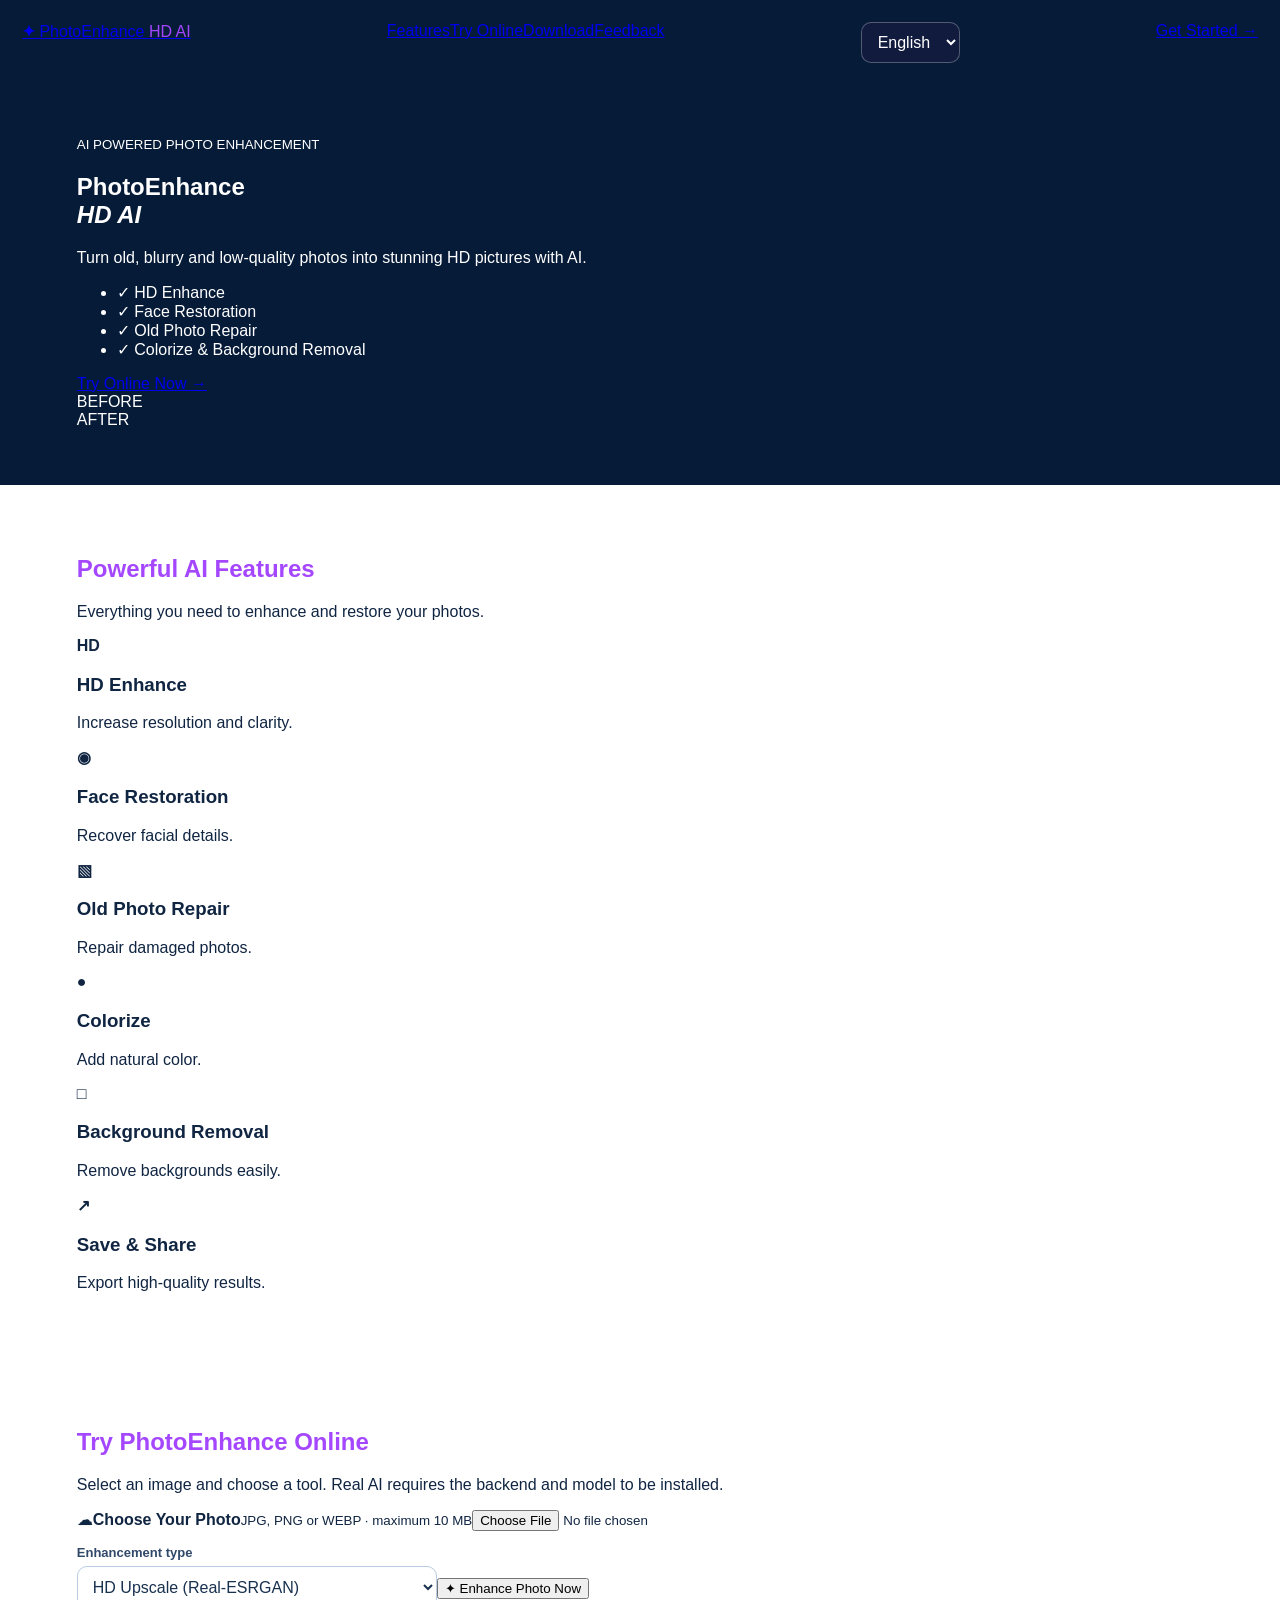
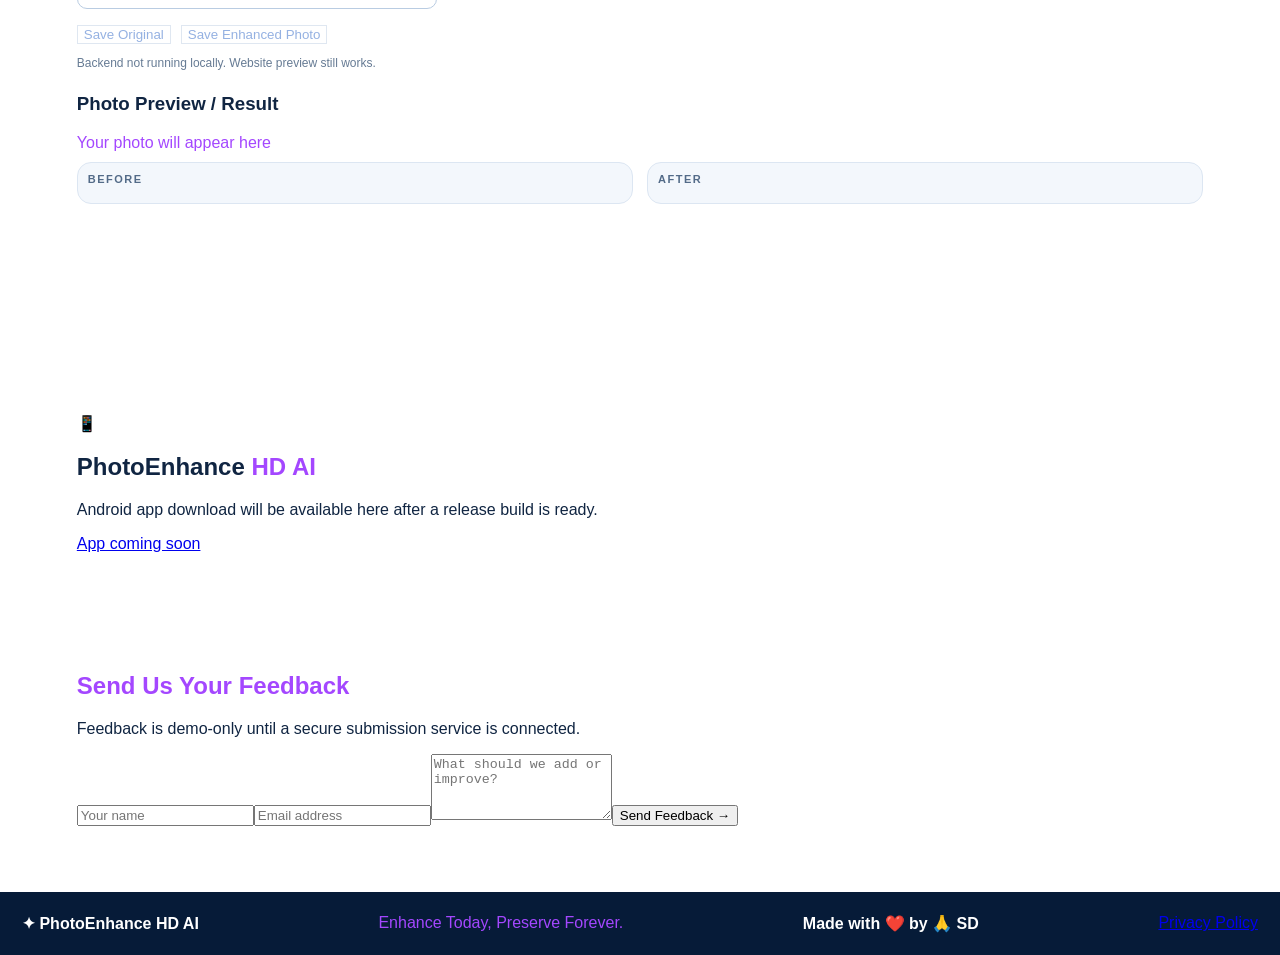
==== index.html @ eb97d6dc "Add files via upload" ====
<!doctype html>
<html lang="en"><head><meta charset="utf-8"><meta name="viewport" content="width=device-width,initial-scale=1"><meta name="description" content="Enhance and restore photos with PhotoEnhance HD AI"><title>PhotoEnhance HD AI</title><link rel="stylesheet" href="style.css"></head>
<body>
<header><a class="brand" href="#home"><b>✦</b> PhotoEnhance <span>HD AI</span></a><nav><a href="#features" data-i18n="navFeatures">Features</a><a href="#try" data-i18n="navTry">Try Online</a><a href="#download" data-i18n="navDownload">Download</a><a href="#feedback" data-i18n="navFeedback">Feedback</a></nav><label class="language-wrap"><span class="sr-only">Website language</span><select id="languageSelect" class="language-select" aria-label="Website language"><option value="en">English</option><option value="bn">বাংলা</option><option value="hi">हिन्दी</option></select></label><a class="btn" href="#try" data-i18n="getStarted">Get Started →</a></header>
<main id="home">
<section class="hero"><div><small data-i18n="eyebrow">AI POWERED PHOTO ENHANCEMENT</small><h1>PhotoEnhance<br><em>HD AI</em></h1><p data-i18n="heroText">Turn old, blurry and low-quality photos into stunning HD pictures with AI.</p><ul><li data-i18n="feature1">✓ HD Enhance</li><li data-i18n="feature2">✓ Face Restoration</li><li data-i18n="feature3">✓ Old Photo Repair</li><li data-i18n="feature4">✓ Colorize & Background Removal</li></ul><a class="btn" href="#try" data-i18n="tryNow">Try Online Now →</a></div><div class="demo"><div class="before">BEFORE</div><div class="after">AFTER</div></div></section>
<section id="features"><h2><span data-i18n="powerful">Powerful</span> <span data-i18n="aiFeatures">AI Features</span></h2><p class="sub" data-i18n="featuresSub">Everything you need to enhance and restore your photos.</p><div class="grid"><article><b>HD</b><h3 data-i18n="cardHd">HD Enhance</h3><p data-i18n="cardHdDesc">Increase resolution and clarity.</p></article><article><b>◉</b><h3 data-i18n="cardFace">Face Restoration</h3><p data-i18n="cardFaceDesc">Recover facial details.</p></article><article><b>▧</b><h3 data-i18n="cardOld">Old Photo Repair</h3><p data-i18n="cardOldDesc">Repair damaged photos.</p></article><article><b>●</b><h3 data-i18n="cardColor">Colorize</h3><p data-i18n="cardColorDesc">Add natural color.</p></article><article><b>□</b><h3 data-i18n="cardBg">Background Removal</h3><p data-i18n="cardBgDesc">Remove backgrounds easily.</p></article><article><b>↗</b><h3 data-i18n="cardSave">Save & Share</h3><p data-i18n="cardSaveDesc">Export high-quality results.</p></article></div></section>
<section id="try" class="try"><h2><span data-i18n="try">Try</span> <span>PhotoEnhance</span> <span data-i18n="online">Online</span></h2><p class="sub" data-i18n="trySub">Select an image and choose a tool. Real AI requires the backend and model to be installed.</p><div class="twocol"><div class="upload"><label for="photo">☁<strong data-i18n="choosePhoto">Choose Your Photo</strong><small data-i18n="fileTypes">JPG, PNG or WEBP · maximum 10 MB</small><input id="photo" type="file" accept="image/jpeg,image/png,image/webp"></label><label class="mode-label" for="mode" data-i18n="enhancementType">Enhancement type</label><select id="mode" class="mode-select"><option value="upscale" data-i18n="modeUpscale">HD Upscale (Real-ESRGAN)</option><option value="face_restore" data-i18n="modeFace">Face Restoration</option><option value="old_photo" data-i18n="modeOld">Old Photo Repair</option><option value="colorize" data-i18n="modeColor">Colorize Photo</option><option value="background_remove" data-i18n="modeBg">Background Removal</option></select><button class="btn" id="enhance" type="button" data-i18n="enhanceNow">✦ Enhance Photo Now</button><p id="status" role="status"></p><div class="save-actions"><button id="saveOriginal" type="button" class="btn secondary" disabled data-i18n="saveOriginal">Save Original</button><button id="saveResult" type="button" class="btn secondary" disabled data-i18n="saveResult">Save Enhanced Photo</button></div><p id="backendStatus" class="backend-note" data-i18n="serviceChecking">Checking AI service…</p></div><div class="preview"><h3 data-i18n="previewTitle">Photo Preview / Result</h3><div class="comparison"><span id="empty" data-i18n="emptyPreview">Your photo will appear here</span><div class="comparison-grid"><figure><figcaption data-i18n="before">BEFORE</figcaption><img id="img" alt="Original photo preview"></figure><figure><figcaption data-i18n="after">AFTER</figcaption><img id="resultImg" alt="Enhanced photo result"></figure></div></div></div></div></section>
<section id="download" class="download"><div>📱</div><div><h2>PhotoEnhance <span>HD AI</span></h2><p data-i18n="appSoonText">Android app download will be available here after a release build is ready.</p></div><a class="btn" href="#download" data-i18n="appSoon">App coming soon</a></section>
<section id="feedback"><h2><span data-i18n="sendUs">Send Us Your</span> <span data-i18n="feedback">Feedback</span></h2><p class="sub" data-i18n="feedbackSub">Feedback is demo-only until a secure submission service is connected.</p><form id="form"><input required placeholder="Your name" data-i18n-placeholder="yourName"><input required type="email" placeholder="Email address" data-i18n-placeholder="emailAddress"><textarea required rows="4" placeholder="What should we add or improve?" data-i18n-placeholder="feedbackPlaceholder"></textarea><button class="btn" type="submit" data-i18n="sendFeedback">Send Feedback →</button><p id="msg" role="status"></p></form></section>
</main><footer><b>✦ PhotoEnhance HD AI</b><span data-i18n="tagline">Enhance Today, Preserve Forever.</span><strong>Made with ❤️ by 🙏 SD</strong><a href="privacy.html" data-i18n="privacyLink">Privacy Policy</a></footer><script src="config.js"></script><script src="script.js"></script><script src="i18n.js"></script></body></html>
---- style.css ----
body{font-family:Arial,sans-serif;margin:0;color:#102542}header,footer{background:#061b38;color:white;padding:22px;display:flex;justify-content:space-between}section{padding:50px 6%}.hero{background:#061b38;color:white;min-height:300px}span{color:#a447ff}
.mode-label{display:block;margin:14px 0 6px;font-size:13px;font-weight:700;color:#304968}.mode-select{width:100%;max-width:360px;padding:11px;border:1px solid #b9cce2;border-radius:10px;background:#fff;color:#18314f;font:inherit}.backend-note{font-size:12px;color:#667b94;min-height:18px}

.result-download{display:inline-block;margin-left:8px;color:#175fe8;font-weight:700}.btn:disabled{opacity:.65;cursor:wait}

.mode-label{display:block;margin:14px 0 6px;font-size:13px;font-weight:700;color:#304968}.mode-select{width:100%;max-width:360px;padding:11px;border:1px solid #b9cce2;border-radius:10px;background:#fff;color:#18314f;font:inherit}.backend-note{font-size:12px;color:#667b94;min-height:18px}.result-download{display:inline-block;margin-left:8px;color:#175fe8;font-weight:700}.btn:disabled{opacity:.65;cursor:wait}#status,#msg{overflow-wrap:anywhere}

/* Before/after comparison and explicit save controls */
.comparison{width:100%;min-height:180px}.comparison-grid{display:grid;grid-template-columns:repeat(2,minmax(0,1fr));gap:14px}.comparison-grid figure{margin:0;min-width:0;background:#f3f7fc;border:1px solid #dce6f2;border-radius:14px;padding:10px}.comparison-grid figcaption{font-size:11px;letter-spacing:1.5px;font-weight:800;color:#536b88;margin-bottom:8px}.comparison-grid img{display:none;width:100%;height:260px;object-fit:contain;border-radius:8px;background:#e7edf6}.save-actions{display:flex;flex-wrap:wrap;gap:10px;margin-top:12px}.btn.secondary{background:#fff;color:#1554c0;border:1px solid #b9cce2;cursor:pointer}.btn:disabled{opacity:.45;cursor:not-allowed}.preview .comparison-grid{margin-top:10px}
@media(max-width:640px){.comparison-grid{grid-template-columns:1fr}.comparison-grid img{height:220px}header{flex-wrap:wrap;gap:12px}header nav{display:flex;flex-wrap:wrap;gap:10px}}

/* Accessible language selector */
.language-select{background:#101b3d;color:#fff;border:1px solid rgba(255,255,255,.28);border-radius:10px;padding:10px 12px;font:inherit;max-width:145px}.language-select option{background:#101b3d;color:#fff}.language-wrap{display:inline-flex;align-items:center}.sr-only{position:absolute;width:1px;height:1px;padding:0;margin:-1px;overflow:hidden;clip:rect(0,0,0,0);white-space:nowrap;border:0}@media(max-width:760px){header{flex-wrap:wrap}.language-wrap{margin-left:auto}}
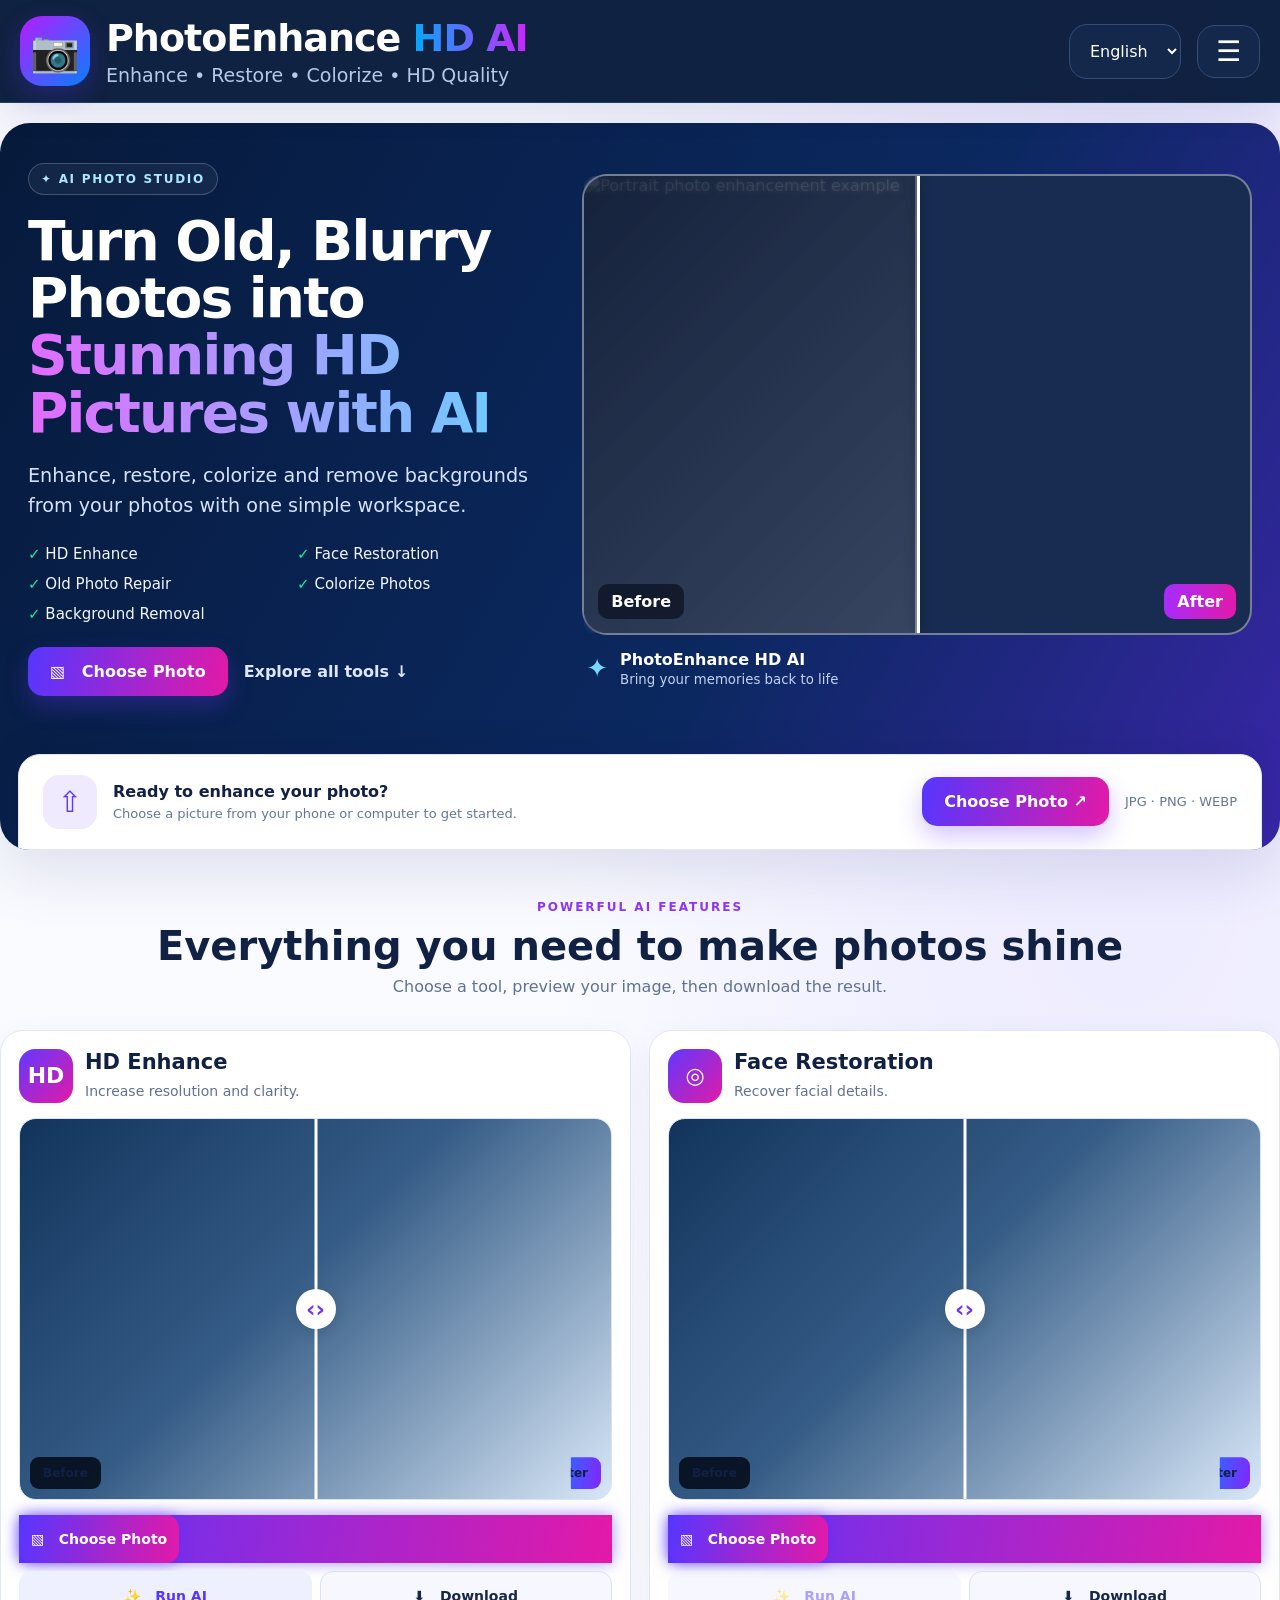
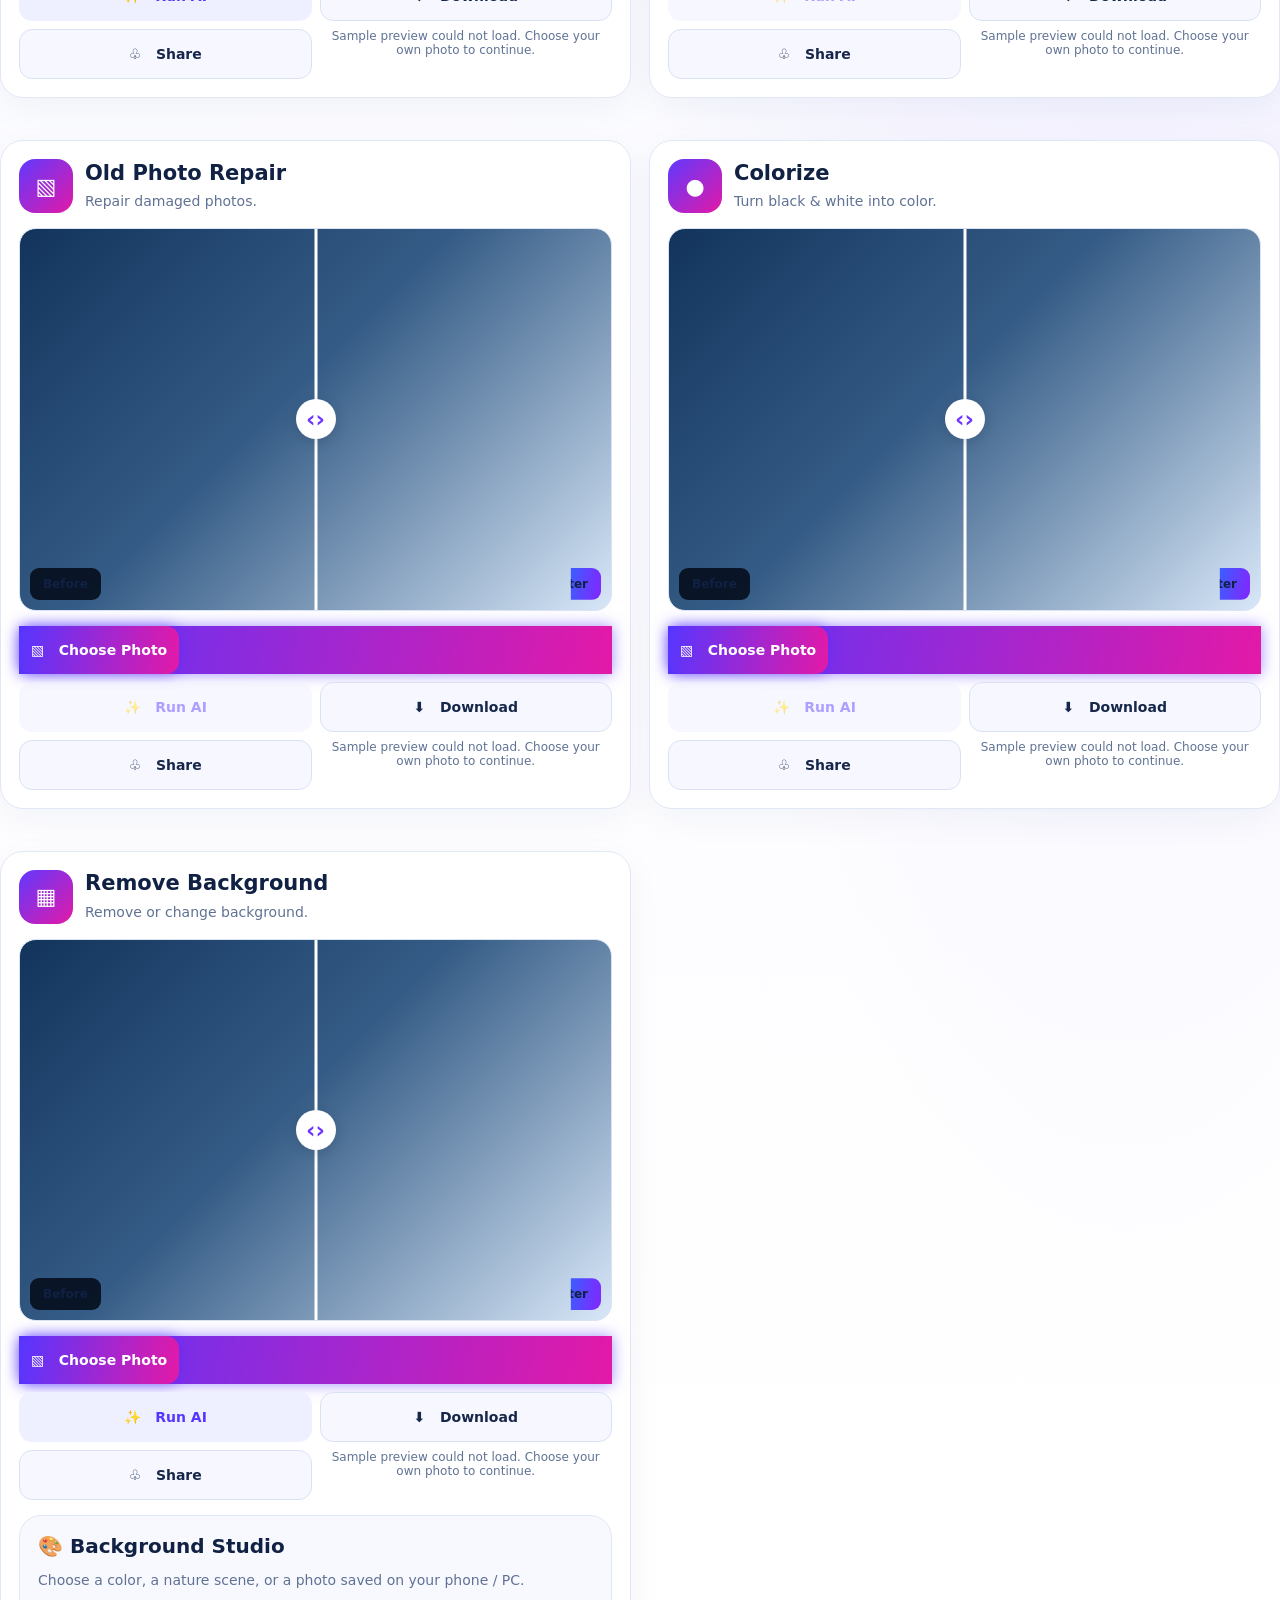
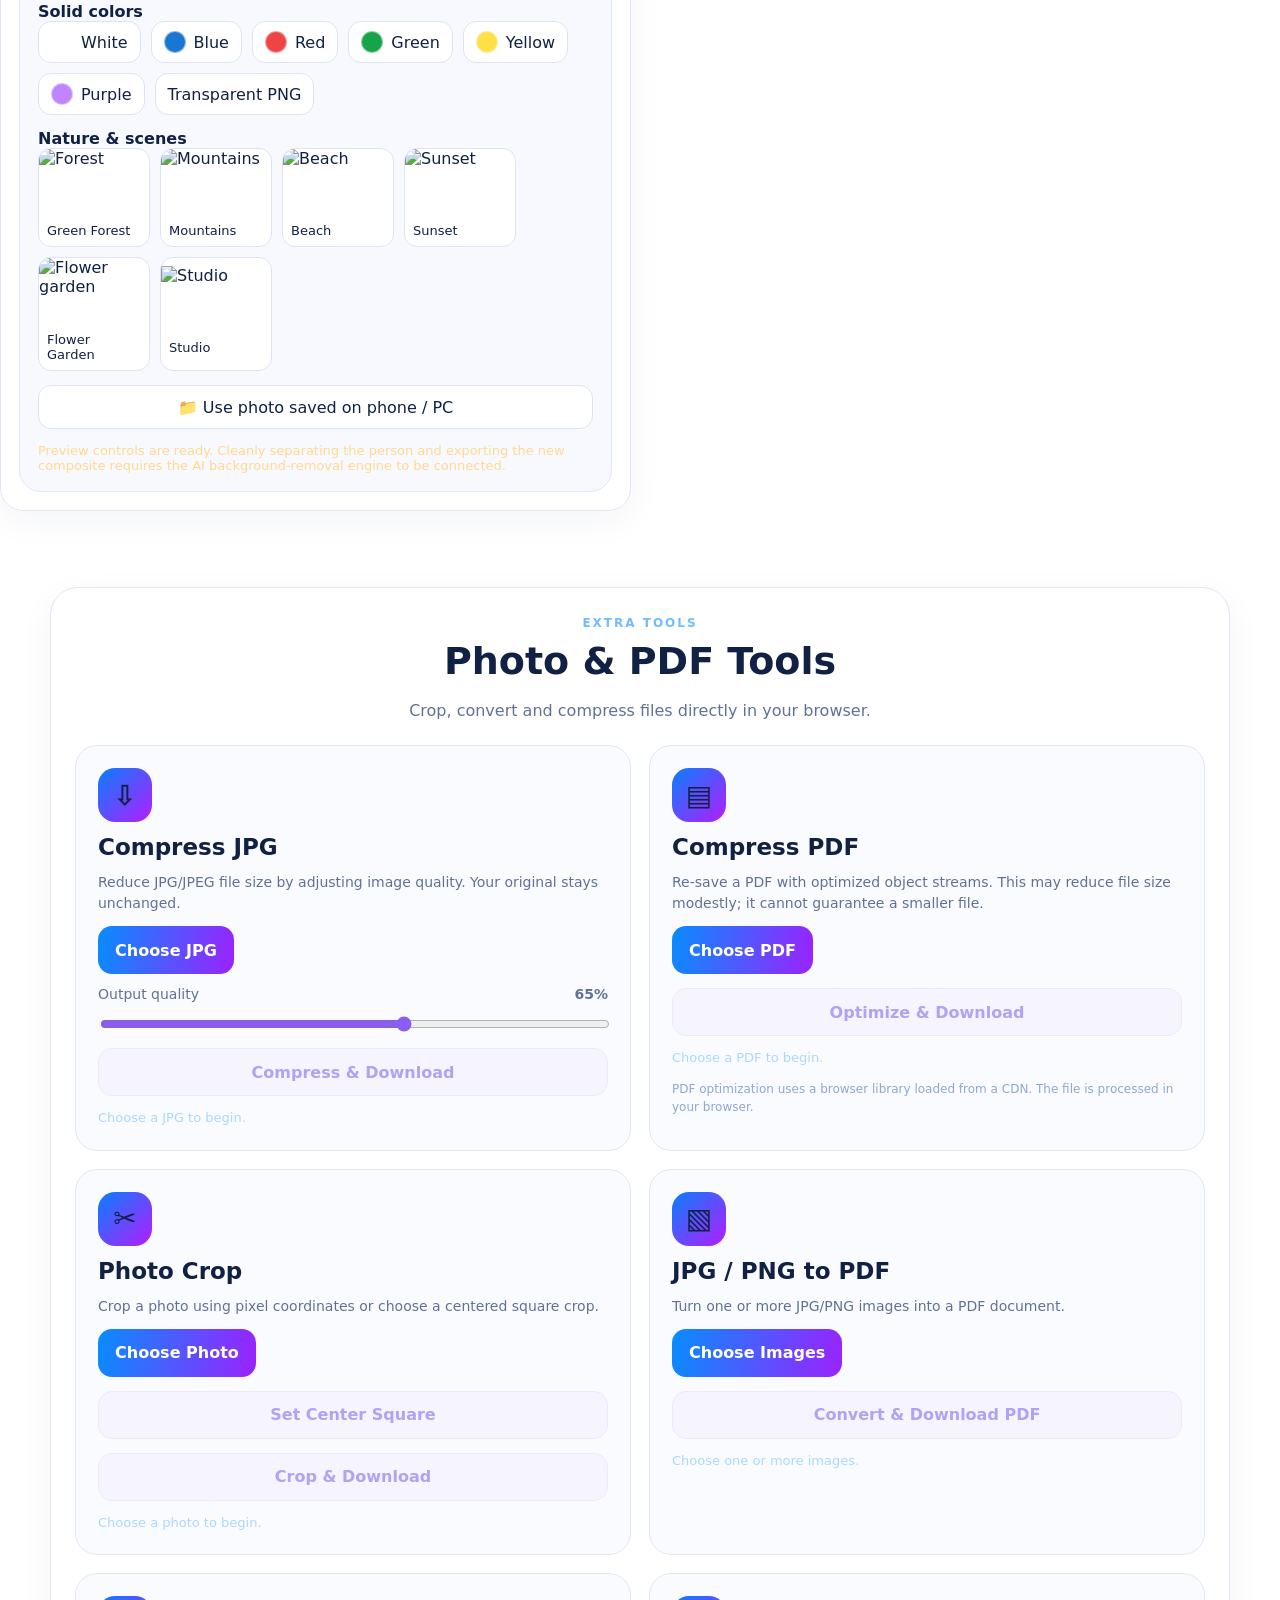
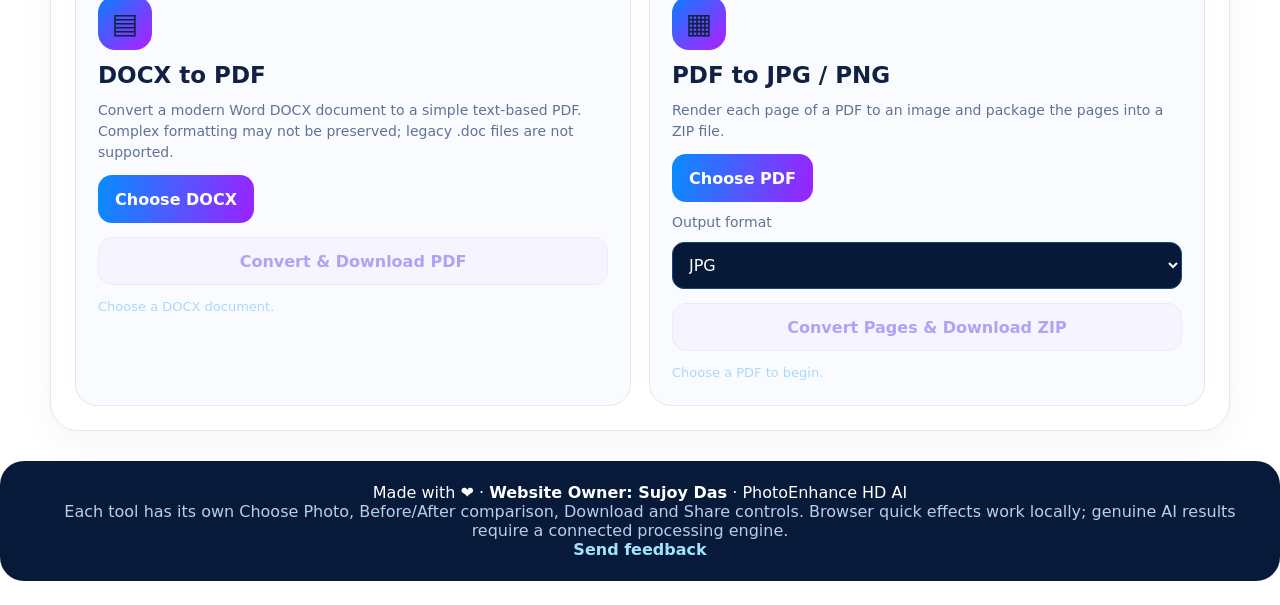
==== commit b357ccaf: "Add files via upload" ====
--- a/index.html
+++ b/index.html
@@ -1,11 +1,181 @@
 <!doctype html>
-<html lang="en"><head><meta charset="utf-8"><meta name="viewport" content="width=device-width,initial-scale=1"><meta name="description" content="Enhance and restore photos with PhotoEnhance HD AI"><title>PhotoEnhance HD AI</title><link rel="stylesheet" href="style.css"></head>
+<html lang="en">
+<head>
+<meta charset="utf-8"><meta name="viewport" content="width=device-width,initial-scale=1">
+<title>PhotoEnhance HD AI — Modern Redesign v26</title>
+<style>
+:root{--bg:#031128;--panel:#061b38;--line:#1454a1;--muted:#bdd0ed;--white:#f5f8ff;--blue:#087fff;--purple:#b51cff}
+*{box-sizing:border-box}body{margin:0;background:radial-gradient(ellipse at 80% 0%,#10285c 0,#031128 45%,#020b1c 100%);color:var(--white);font-family:Inter,system-ui,-apple-system,Segoe UI,sans-serif}
+header{position:sticky;top:0;z-index:5;background:#031128ee;border-bottom:1px solid #164174;padding:16px 20px;display:flex;align-items:center;gap:16px}
+.logo{width:70px;height:70px;border-radius:22px;background:linear-gradient(135deg,#b51cff,#087fff);display:grid;place-items:center;font-size:40px;flex-shrink:0}
+.brand{flex:1}.brand h1{margin:0;font-size:clamp(20px,3vw,38px);letter-spacing:-1px}.brand h1 span{background:linear-gradient(90deg,#00aaff,#ce24ff);color:transparent;background-clip:text}.brand p{margin:4px 0 0;color:var(--muted);font-size:clamp(12px,1.6vw,19px)}
+select,.menu{color:white;background:#061a38;border:1px solid #17457d;border-radius:18px;padding:16px;font-size:18px}.menu{font-size:28px;padding:9px 18px}
+main{padding:6px 18px 36px;max-width:1500px;margin:auto}.feature{display:grid;grid-template-columns:minmax(190px,.8fr) minmax(260px,1.15fr) minmax(190px,.75fr);align-items:center;gap:26px;padding:20px 32px;margin:8px 0 16px;border:1px solid #1760b4;border-radius:32px;background:linear-gradient(115deg,#071c39f5,#03142df5);box-shadow:inset 0 0 0 1px #0a2346}
+.info .ico{height:88px;width:88px;border-radius:25px;background:linear-gradient(135deg,#087fff,#a51bff);display:grid;place-items:center;font-size:35px;font-weight:800;margin-bottom:16px}.info h2{font-size:clamp(20px,2.5vw,34px);margin:0 0 10px}.info p{font-size:clamp(15px,1.8vw,24px);line-height:1.45;color:var(--muted);margin:0}
+.compare{position:relative;overflow:hidden;border:2px solid #dce8ff;border-radius:20px;aspect-ratio:1.25/1;background:#0b2041;min-width:0}
+.compare img{position:absolute;width:100%;height:100%;object-fit:cover;inset:0}.compare .after{clip-path:inset(0 0 0 50%)}.divider{position:absolute;left:50%;top:0;bottom:0;width:3px;background:#fff;transform:translateX(-50%)}.knob{position:absolute;left:50%;top:50%;transform:translate(-50%,-50%);width:50px;height:50px;border-radius:50%;background:white;color:#07305f;display:grid;place-items:center;font-size:23px;font-weight:bold}.tag{position:absolute;top:12px;background:#06101eea;padding:9px 13px;border-radius:22px;font-weight:700}.tag.before{left:12px}.tag.after{right:12px;background:linear-gradient(100deg,#008dff,#8425ff)}
+.bgstudio{grid-column:1/-1;border:1px solid #23558f;background:#04142b;border-radius:22px;padding:18px;display:none;gap:14px}.bgstudio h3{margin:0;font-size:20px}.bgstudio p{margin:0;color:var(--muted);font-size:14px}.bgrow{display:flex;flex-wrap:wrap;gap:10px}.swatch{border:1px solid #4778b9;border-radius:13px;background:#0a2448;color:white;padding:9px 12px;cursor:pointer;display:flex;align-items:center;gap:8px}.dot{width:22px;height:22px;border-radius:50%;border:1px solid #ffffff80;display:inline-block}.bgchoice{border:1px solid #245b9d;border-radius:13px;overflow:hidden;background:#0a2448;color:white;padding:0;cursor:pointer;width:112px;text-align:left}.bgchoice img{width:100%;height:66px;object-fit:cover;display:block}.bgchoice span{display:block;padding:8px;font-size:13px}.bgstudio .custombg{display:inline-flex;align-items:center;justify-content:center;min-height:44px;padding:10px 14px;border:1px solid #3978d0;border-radius:13px;background:#092751;color:white;cursor:pointer}.bgstudio input[type=file]{display:none}.bgstatus{font-size:13px;color:#ffd98c}.actions{display:grid;gap:10px}.actions button{cursor:pointer;color:white;border:1px solid #286de0;border-radius:22px;background:#08244a;padding:16px 12px;font-weight:700;font-size:clamp(15px,1.5vw,22px);min-height:64px;box-shadow:inset 0 0 0 1px #174a91}.actions .choose{background:linear-gradient(100deg,#078dff,#b217ff);border:0;box-shadow:0 0 14px #522dff8a}.actions .ai-run{background:linear-gradient(100deg,#00a86b,#087fff);border:0}.actions .ai-run:disabled{opacity:.45;cursor:not-allowed}.actions button:active{transform:scale(.99)}input[type=file]{display:none}.note{text-align:center;color:#9eb7dd;padding:20px}.file-tools{max-width:1180px;margin:30px auto;padding:24px;border:1px solid #1760b4;border-radius:28px;background:linear-gradient(115deg,#071c39f5,#03142df5);box-shadow:inset 0 0 0 1px #0a2346}.tools-heading{text-align:center;margin-bottom:22px}.tools-kicker{font-size:12px;letter-spacing:2px;color:#71bdff;font-weight:800}.tools-heading h2{font-size:clamp(25px,3vw,38px);margin:8px 0}.tools-heading p,.utility-card p{color:var(--muted);line-height:1.5}.utility-grid{display:grid;grid-template-columns:repeat(2,minmax(0,1fr));gap:18px}.utility-card{min-width:0;padding:22px;border:1px solid #23558f;border-radius:22px;background:#04142b;display:flex;flex-direction:column;align-items:flex-start;gap:12px}.utility-icon{width:54px;height:54px;border-radius:17px;background:linear-gradient(135deg,#087fff,#b51cff);display:grid;place-items:center;font-size:28px;font-weight:800}.utility-card h3{font-size:23px;margin:0}.utility-card p{margin:0;font-size:14px}.utility-upload,.utility-button{display:inline-flex;align-items:center;justify-content:center;min-height:48px;padding:12px 17px;border-radius:14px;border:1px solid #286de0;background:#092751;color:#fff;font-weight:750;cursor:pointer;text-align:center}.utility-upload{background:linear-gradient(100deg,#078dff,#9b22ff);border:0}.utility-button{width:100%;margin-top:2px}.utility-button:disabled{opacity:.45;cursor:not-allowed}.utility-file{display:none}.utility-label{display:flex;justify-content:space-between;gap:15px;width:100%;font-size:14px;color:var(--muted)}#jpg-quality{width:100%;accent-color:#8b5cf6}.utility-status{font-size:13px!important;color:#a9d8ff!important;min-height:18px}.utility-small{font-size:12px!important;color:#8ca8d0!important}.feedback{margin:24px auto;padding:22px;border:1px solid #174a86;border-radius:24px;background:#061831;text-align:center}.feedback a{color:#9fcaff}
+@media(max-width:760px){.utility-grid{grid-template-columns:1fr}.file-tools{margin:20px 10px;padding:16px;border-radius:22px}.utility-card{padding:17px}.bgstudio{padding:13px}.bgchoice{width:calc(33.33% - 7px);min-width:88px}.bgchoice img{height:58px}header{padding:12px;gap:10px}.logo{width:48px;height:48px;border-radius:15px;font-size:27px}.brand h1{font-size:18px;letter-spacing:-.4px}.brand p{font-size:11px}select{max-width:100px;padding:10px 5px;font-size:12px}.menu{font-size:22px;padding:7px 12px}main{padding:4px 10px 24px}.feature{grid-template-columns:1fr;gap:15px;padding:18px;border-radius:24px}.info{display:grid;grid-template-columns:64px 1fr;column-gap:14px;align-items:center}.info .ico{width:64px;height:64px;border-radius:18px;font-size:26px;grid-row:span 2;margin:0}.info h2{font-size:22px;margin:0 0 4px}.info p{font-size:16px}.compare{aspect-ratio:1.45/1}.actions{grid-template-columns:1fr 1fr;gap:9px}.actions .choose{grid-column:1/-1}.actions button{font-size:15px;min-height:52px;padding:12px 8px;border-radius:16px}.knob{width:40px;height:40px}.tag{font-size:12px;padding:7px 10px}}
+
+/* v25 mobile usability fixes */
+a{color:#8ecbff;text-decoration:none;font-weight:650}a:visited{color:#c5a4ff}a:hover,a:focus-visible{color:#fff;text-decoration:underline;text-underline-offset:4px}
+button,label,select,input{font:inherit}button:focus-visible,a:focus-visible,label:focus-visible,select:focus-visible{outline:3px solid #8ecbff;outline-offset:3px}
+html{scroll-behavior:smooth;scroll-padding-top:100px}img{max-width:100%}
+@media(max-width:760px){
+ header{position:relative;display:grid;grid-template-columns:48px minmax(0,1fr) auto;align-items:center;gap:10px;padding:12px}
+ header .logo{width:46px;height:46px;border-radius:14px;font-size:25px}
+ header .brand{min-width:0}header .brand h1{font-size:clamp(16px,4.2vw,21px);letter-spacing:-.5px;line-height:1.15}header .brand p{font-size:10px;line-height:1.25}
+ header select{grid-column:2;grid-row:2;width:max-content;max-width:100%;font-size:14px;padding:9px 12px;border-radius:12px}
+ header .menu{grid-column:3;grid-row:1/3;font-size:22px;padding:8px 12px;border-radius:12px;align-self:center}
+ main{padding:8px 10px 24px}
+ .feature{grid-template-columns:minmax(0,1fr);gap:14px;padding:16px;margin:10px 0 14px;border-radius:22px;min-width:0}
+ .info{display:grid;grid-template-columns:54px minmax(0,1fr);column-gap:12px;align-items:center;min-width:0}
+ .info .ico{width:54px;height:54px;border-radius:15px;font-size:23px;grid-row:1/3;margin:0}
+ .info h2{font-size:21px;line-height:1.2;margin:0 0 3px;overflow-wrap:anywhere}.info p{font-size:14px;line-height:1.4;overflow-wrap:anywhere}
+ .compare{width:100%;aspect-ratio:1.2/1;min-height:200px;touch-action:pan-y;isolation:isolate}
+ .compare img{display:block;width:100%;height:100%;object-fit:cover}
+ .tag{font-size:12px;padding:7px 10px;top:9px}.tag.before{left:9px}.tag.after{right:9px}
+ .actions{grid-template-columns:repeat(2,minmax(0,1fr));gap:8px;min-width:0}.actions button{min-width:0;min-height:48px;font-size:14px;padding:11px 8px;border-radius:14px;overflow-wrap:anywhere}.actions .choose{grid-column:1/-1;width:100%}.actions label.actionsChoose{display:block;width:100%;grid-column:1/-1}.actions label.actionsChoose button{width:100%}.toolstatus{grid-column:1/-1;overflow-wrap:anywhere;line-height:1.45}
+ .bgstudio{grid-column:1;min-width:0}.bgrow{gap:7px}.swatch{font-size:13px;padding:8px}.bgchoice{width:calc(50% - 5px);min-width:0}.bgchoice img{height:78px}
+ .file-tools{margin:18px 10px;padding:16px;border-radius:22px}.utility-grid{grid-template-columns:minmax(0,1fr);gap:12px}.utility-card{min-width:0;padding:16px}.utility-card h3{font-size:21px}.utility-card p{overflow-wrap:anywhere}.utility-upload,.utility-button{width:100%;min-height:46px}.utility-label{gap:8px}.feedback{margin:18px 10px;padding:16px;overflow-wrap:anywhere}
+}
+@media(max-width:380px){header{grid-template-columns:40px minmax(0,1fr) auto;gap:7px;padding:10px}.logo{width:40px;height:40px}.brand h1{font-size:16px}.brand p{font-size:9px}.menu{padding:7px 9px}.compare{min-height:180px}.actions button{font-size:13px}}
+
+/* v26 visual refresh — keeps the existing photo-tool and export logic intact */
+:root{--bg:#f7f8ff;--panel:#fff;--line:#dce5f8;--muted:#607294;--white:#102143;--blue:#5636ff;--purple:#e319a7}
+body{background:radial-gradient(ellipse at 88% 0%,#e9e6ff 0,transparent 38%),linear-gradient(180deg,#f7f8ff,#fff 60%);color:#102143}
+header{background:#071a3af5;border-bottom:1px solid #203c71;box-shadow:0 8px 30px #061a3a18}
+.brand h1{color:#fff}.brand p{color:#b7c8eb}.logo{box-shadow:0 8px 24px #592aff44}
+header select,header .menu{background:#14284c;border-color:#334d79;color:#fff}
+.hero-v26{max-width:1440px;margin:20px auto 0;padding:28px 28px 0;display:grid;grid-template-columns:minmax(0,.88fr) minmax(0,1.12fr);gap:28px;align-items:center;background:linear-gradient(120deg,#061a3b 0%,#0b2860 60%,#3826a7 100%);border-radius:30px;color:#fff;overflow:hidden;box-shadow:0 22px 60px #182d681f}
+.hero-copy{padding:12px 0 30px}.eyebrow-v26{display:inline-flex;padding:8px 12px;border:1px solid #ffffff35;border-radius:30px;color:#aee8ff;background:#ffffff0d;font-weight:800;font-size:12px;letter-spacing:1.7px}.hero-copy h2{font-size:clamp(32px,4.3vw,62px);line-height:1.04;letter-spacing:-1.8px;margin:18px 0}.hero-copy h2 span{display:block;background:linear-gradient(90deg,#e36bff,#61d6ff);color:transparent;background-clip:text}.hero-copy p{font-size:clamp(15px,1.5vw,20px);line-height:1.55;color:#d6e3ff;max-width:560px}.hero-copy ul{padding:0;list-style:none;display:grid;grid-template-columns:repeat(2,minmax(0,1fr));gap:12px;margin:24px 0}.hero-copy li{font-size:15px;color:#f3f6ff}.hero-copy li::first-letter{color:#26e3a0}.hero-cta,.hero-upload button{border:0;border-radius:15px;padding:15px 22px;background:linear-gradient(100deg,#5636ff,#e319a7);color:#fff;font-weight:800;box-shadow:0 10px 25px #6a32ff4a;cursor:pointer}.hero-link{display:inline-block;margin-left:16px;color:#dce6ff}.hero-visual{min-width:0;align-self:stretch;display:flex;flex-direction:column;justify-content:center;padding:6px 0 22px}.hero-compare{height:clamp(280px,36vw,500px);position:relative;overflow:hidden;border-radius:25px;border:2px solid #ffffff66;background:#182b51}.hero-compare>img{width:100%;height:100%;object-fit:cover;display:block}.hero-blur{position:absolute;inset:0 50% 0 0;background-image:inherit;background:#26354c;backdrop-filter:blur(2px);opacity:.58;border-right:2px solid white}.hero-compare:before{content:"";position:absolute;z-index:1;inset:0 50% 0 0;background:linear-gradient(135deg,#101a32a6,#6e758d50)}.hero-line{position:absolute;left:50%;top:0;bottom:0;width:3px;background:white;z-index:2;box-shadow:0 0 12px #1118}.hero-before,.hero-after{position:absolute;bottom:14px;padding:8px 13px;border-radius:10px;background:#101828dc;color:#fff;font-weight:800;z-index:3}.hero-before{left:14px}.hero-after{right:14px;background:linear-gradient(100deg,#a52dff,#e319a7)}.hero-caption{display:flex;align-items:center;gap:12px;padding:15px 4px 0;color:#fff}.hero-caption>span{font-size:26px;color:#76d8ff}.hero-caption b,.hero-caption small{display:block}.hero-caption small{color:#c2d3f4;margin-top:3px}.hero-upload{grid-column:1/-1;margin:0 -10px;padding:20px 24px;display:flex;align-items:center;gap:16px;background:#ffffff;border:1px solid #e1e7f5;border-radius:22px 22px 0 0;color:#102143;box-shadow:0 -5px 35px #020e2918}.upload-symbol{width:54px;height:54px;border-radius:16px;display:grid;place-items:center;font-size:29px;color:#6039ff;background:#f0eaff}.upload-copy{display:flex;flex-direction:column;gap:5px;flex:1}.upload-copy span,.hero-upload small{color:#657797;font-size:13px}.hero-upload small{white-space:nowrap}.section-intro-v26{text-align:center;padding:46px 16px 8px}.section-intro-v26>span{font-size:12px;letter-spacing:2px;color:#8c36f7;font-weight:900}.section-intro-v26 h2{font-size:clamp(25px,3.2vw,40px);margin:8px 0;color:#102143}.section-intro-v26 p{color:#607294;margin:0}
+#features{display:grid;grid-template-columns:repeat(2,minmax(0,1fr));gap:18px;padding:18px 0 30px;max-width:1440px}
+.feature{display:grid;grid-template-columns:minmax(0,1fr);gap:15px;padding:18px;border:1px solid #e0e7f5;border-radius:23px;background:#fff;box-shadow:0 10px 35px #182d680c;color:#102143;min-width:0}.info{display:grid;grid-template-columns:54px 1fr;column-gap:12px;align-items:center}.info .ico{width:54px;height:54px;border-radius:16px;font-size:22px;grid-row:span 2;margin:0;background:linear-gradient(135deg,#6039ff,#e319a7);color:white}.info h2{font-size:21px;color:#102143;margin:0 0 4px}.info p{font-size:14px;color:#607294;margin:0}.compare{aspect-ratio:1.55/1;min-height:190px;border:1px solid #d9e3f4;border-radius:17px;background:#edf2ff}.compare .tag{top:auto;bottom:10px;font-size:12px;border-radius:9px}.compare .tag.before{left:10px}.compare .tag.after{right:10px}.knob{width:40px;height:40px;color:#6d35ff;box-shadow:0 3px 14px #1112}.actions{grid-template-columns:repeat(2,minmax(0,1fr));gap:8px}.actions button{border:1px solid #d9e2f4;background:#f7f8ff;color:#17274a;border-radius:13px;min-height:47px;font-size:14px;box-shadow:none}.actions .choose{grid-column:1/-1;background:linear-gradient(100deg,#5636ff,#e319a7);color:white}.actions .ai-run{background:#eef0ff;color:#5636ff;border-color:#d9d8ff}.actions .ai-run:disabled{opacity:.48}.toolstatus{color:#607294!important}.bgstudio{background:#f8f9ff;border-color:#e0e7f5;color:#102143}.bgstudio p{color:#607294}.swatch,.bgchoice,.bgstudio .custombg{background:#fff;color:#102143;border-color:#dce4f4}.file-tools{background:#fff;color:#102143;border:1px solid #e0e7f5;box-shadow:0 10px 35px #182d680c}.tools-heading h2,.utility-card h3{color:#102143}.tools-heading p,.utility-card p{color:#607294}.utility-card{background:#fafbff;border-color:#e0e7f5}.utility-button{background:#f0edff;color:#5837e8;border-color:#d9d2ff}.utility-upload{color:#fff}.feedback{background:#071a3a;color:#fff;border:0}.feedback .note{color:#bdcceb}.feedback a{color:#9fe5ff}
+@media(max-width:760px){header{grid-template-columns:42px minmax(0,1fr) auto;padding:11px;gap:9px}.hero-v26{margin:10px 10px 0;padding:20px 16px 0;grid-template-columns:1fr;gap:10px;border-radius:23px}.hero-copy{padding:0}.hero-copy h2{font-size:clamp(30px,8vw,42px);letter-spacing:-1px;margin:14px 0}.hero-copy p{font-size:15px}.hero-copy ul{gap:9px;margin:18px 0;grid-template-columns:repeat(2,minmax(0,1fr))}.hero-copy li{font-size:13px}.hero-cta{padding:13px 17px}.hero-link{font-size:13px;margin-left:10px}.hero-visual{padding:8px 0 18px}.hero-compare{height:auto;aspect-ratio:1.15/1;min-height:235px}.hero-upload{margin:0 -6px;display:grid;grid-template-columns:46px minmax(0,1fr);gap:10px;padding:14px;border-radius:17px 17px 0 0}.upload-symbol{width:44px;height:44px}.upload-copy b{font-size:14px}.upload-copy span{font-size:12px;line-height:1.35}.hero-upload button{grid-column:1/-1;width:100%;padding:13px}.hero-upload small{grid-column:1/-1;text-align:center}.section-intro-v26{padding:30px 12px 5px}.section-intro-v26 h2{font-size:25px}.section-intro-v26 p{font-size:13px}#features{grid-template-columns:1fr;gap:13px;padding:14px 0 24px}.feature{padding:14px;border-radius:19px}.compare{aspect-ratio:1.45/1;min-height:185px}.actions button{font-size:13px;min-height:45px}.file-tools{margin:15px 0;padding:14px}.utility-card{border-radius:17px}.feedback{margin:15px 10px}}
+
+</style></head>
 <body>
-<header><a class="brand" href="#home"><b>✦</b> PhotoEnhance <span>HD AI</span></a><nav><a href="#features" data-i18n="navFeatures">Features</a><a href="#try" data-i18n="navTry">Try Online</a><a href="#download" data-i18n="navDownload">Download</a><a href="#feedback" data-i18n="navFeedback">Feedback</a></nav><label class="language-wrap"><span class="sr-only">Website language</span><select id="languageSelect" class="language-select" aria-label="Website language"><option value="en">English</option><option value="bn">বাংলা</option><option value="hi">हिन्दी</option></select></label><a class="btn" href="#try" data-i18n="getStarted">Get Started →</a></header>
-<main id="home">
-<section class="hero"><div><small data-i18n="eyebrow">AI POWERED PHOTO ENHANCEMENT</small><h1>PhotoEnhance<br><em>HD AI</em></h1><p data-i18n="heroText">Turn old, blurry and low-quality photos into stunning HD pictures with AI.</p><ul><li data-i18n="feature1">✓ HD Enhance</li><li data-i18n="feature2">✓ Face Restoration</li><li data-i18n="feature3">✓ Old Photo Repair</li><li data-i18n="feature4">✓ Colorize & Background Removal</li></ul><a class="btn" href="#try" data-i18n="tryNow">Try Online Now →</a></div><div class="demo"><div class="before">BEFORE</div><div class="after">AFTER</div></div></section>
-<section id="features"><h2><span data-i18n="powerful">Powerful</span> <span data-i18n="aiFeatures">AI Features</span></h2><p class="sub" data-i18n="featuresSub">Everything you need to enhance and restore your photos.</p><div class="grid"><article><b>HD</b><h3 data-i18n="cardHd">HD Enhance</h3><p data-i18n="cardHdDesc">Increase resolution and clarity.</p></article><article><b>◉</b><h3 data-i18n="cardFace">Face Restoration</h3><p data-i18n="cardFaceDesc">Recover facial details.</p></article><article><b>▧</b><h3 data-i18n="cardOld">Old Photo Repair</h3><p data-i18n="cardOldDesc">Repair damaged photos.</p></article><article><b>●</b><h3 data-i18n="cardColor">Colorize</h3><p data-i18n="cardColorDesc">Add natural color.</p></article><article><b>□</b><h3 data-i18n="cardBg">Background Removal</h3><p data-i18n="cardBgDesc">Remove backgrounds easily.</p></article><article><b>↗</b><h3 data-i18n="cardSave">Save & Share</h3><p data-i18n="cardSaveDesc">Export high-quality results.</p></article></div></section>
-<section id="try" class="try"><h2><span data-i18n="try">Try</span> <span>PhotoEnhance</span> <span data-i18n="online">Online</span></h2><p class="sub" data-i18n="trySub">Select an image and choose a tool. Real AI requires the backend and model to be installed.</p><div class="twocol"><div class="upload"><label for="photo">☁<strong data-i18n="choosePhoto">Choose Your Photo</strong><small data-i18n="fileTypes">JPG, PNG or WEBP · maximum 10 MB</small><input id="photo" type="file" accept="image/jpeg,image/png,image/webp"></label><label class="mode-label" for="mode" data-i18n="enhancementType">Enhancement type</label><select id="mode" class="mode-select"><option value="upscale" data-i18n="modeUpscale">HD Upscale (Real-ESRGAN)</option><option value="face_restore" data-i18n="modeFace">Face Restoration</option><option value="old_photo" data-i18n="modeOld">Old Photo Repair</option><option value="colorize" data-i18n="modeColor">Colorize Photo</option><option value="background_remove" data-i18n="modeBg">Background Removal</option></select><button class="btn" id="enhance" type="button" data-i18n="enhanceNow">✦ Enhance Photo Now</button><p id="status" role="status"></p><div class="save-actions"><button id="saveOriginal" type="button" class="btn secondary" disabled data-i18n="saveOriginal">Save Original</button><button id="saveResult" type="button" class="btn secondary" disabled data-i18n="saveResult">Save Enhanced Photo</button></div><p id="backendStatus" class="backend-note" data-i18n="serviceChecking">Checking AI service…</p></div><div class="preview"><h3 data-i18n="previewTitle">Photo Preview / Result</h3><div class="comparison"><span id="empty" data-i18n="emptyPreview">Your photo will appear here</span><div class="comparison-grid"><figure><figcaption data-i18n="before">BEFORE</figcaption><img id="img" alt="Original photo preview"></figure><figure><figcaption data-i18n="after">AFTER</figcaption><img id="resultImg" alt="Enhanced photo result"></figure></div></div></div></div></section>
-<section id="download" class="download"><div>📱</div><div><h2>PhotoEnhance <span>HD AI</span></h2><p data-i18n="appSoonText">Android app download will be available here after a release build is ready.</p></div><a class="btn" href="#download" data-i18n="appSoon">App coming soon</a></section>
-<section id="feedback"><h2><span data-i18n="sendUs">Send Us Your</span> <span data-i18n="feedback">Feedback</span></h2><p class="sub" data-i18n="feedbackSub">Feedback is demo-only until a secure submission service is connected.</p><form id="form"><input required placeholder="Your name" data-i18n-placeholder="yourName"><input required type="email" placeholder="Email address" data-i18n-placeholder="emailAddress"><textarea required rows="4" placeholder="What should we add or improve?" data-i18n-placeholder="feedbackPlaceholder"></textarea><button class="btn" type="submit" data-i18n="sendFeedback">Send Feedback →</button><p id="msg" role="status"></p></form></section>
-</main><footer><b>✦ PhotoEnhance HD AI</b><span data-i18n="tagline">Enhance Today, Preserve Forever.</span><strong>Made with ❤️ by 🙏 SD</strong><a href="privacy.html" data-i18n="privacyLink">Privacy Policy</a></footer><script src="config.js"></script><script src="script.js"></script><script src="i18n.js"></script></body></html>+<header><div class="logo">📷</div><div class="brand"><h1>PhotoEnhance <span>HD AI</span></h1><p>Enhance • Restore • Colorize • HD Quality</p></div><select id="language" aria-label="Language"><option>English</option><option>বাংলা</option><option>हिन्दी</option></select><button class="menu" onclick="document.getElementById('features').scrollIntoView({behavior:'smooth'})" aria-label="Menu">☰</button></header>
+<section class="hero-v26" aria-label="Photo enhancement introduction">
+ <div class="hero-copy"><div class="eyebrow-v26">✦ AI PHOTO STUDIO</div><h2>Turn Old, Blurry Photos into <span>Stunning HD Pictures with AI</span></h2><p>Enhance, restore, colorize and remove backgrounds from your photos with one simple workspace.</p><ul><li>✓ HD Enhance</li><li>✓ Face Restoration</li><li>✓ Old Photo Repair</li><li>✓ Colorize Photos</li><li>✓ Background Removal</li></ul><button class="hero-cta" type="button" onclick="document.getElementById('file-upscale').click()">▧ &nbsp; Choose Photo</button><a class="hero-link" href="#features">Explore all tools ↓</a></div>
+ <div class="hero-visual"><div class="hero-compare"><img src="https://images.unsplash.com/photo-1534528741775-53994a69daeb?auto=format&fit=crop&w=1000&q=85" alt="Portrait photo enhancement example"><div class="hero-blur"></div><div class="hero-line"></div><span class="hero-before">Before</span><span class="hero-after">After</span></div><div class="hero-caption"><span>✦</span><div><b>PhotoEnhance HD AI</b><small>Bring your memories back to life</small></div></div></div>
+ <div class="hero-upload"><div class="upload-symbol">⇧</div><div class="upload-copy"><b>Ready to enhance your photo?</b><span>Choose a picture from your phone or computer to get started.</span></div><button type="button" onclick="document.getElementById('file-upscale').click()">Choose Photo ↗</button><small>JPG · PNG · WEBP</small></div>
+ </section>
+ <div class="section-intro-v26"><span>POWERFUL AI FEATURES</span><h2>Everything you need to make photos shine</h2><p>Choose a tool, preview your image, then download the result.</p></div>
+ <main id="features"></main>
+<section id="file-tools" class="file-tools">
+  <div class="tools-heading"><span class="tools-kicker">EXTRA TOOLS</span><h2>Photo & PDF Tools</h2><p>Crop, convert and compress files directly in your browser.</p></div>
+  <div class="utility-grid">
+    <article class="utility-card"><div class="utility-icon">⇩</div><h3>Compress JPG</h3><p>Reduce JPG/JPEG file size by adjusting image quality. Your original stays unchanged.</p><label class="utility-upload" for="jpg-compress-input">Choose JPG</label><input id="jpg-compress-input" class="utility-file" type="file" accept="image/jpeg,.jpg,.jpeg"><label class="utility-label" for="jpg-quality">Output quality <strong id="jpg-quality-value">65%</strong></label><input id="jpg-quality" type="range" min="20" max="95" value="65"><button id="jpg-compress-btn" class="utility-button" disabled>Compress & Download</button><p id="jpg-compress-status" class="utility-status" aria-live="polite">Choose a JPG to begin.</p></article>
+    <article class="utility-card"><div class="utility-icon">▤</div><h3>Compress PDF</h3><p>Re-save a PDF with optimized object streams. This may reduce file size modestly; it cannot guarantee a smaller file.</p><label class="utility-upload" for="pdf-compress-input">Choose PDF</label><input id="pdf-compress-input" class="utility-file" type="file" accept="application/pdf,.pdf"><button id="pdf-compress-btn" class="utility-button" disabled>Optimize & Download</button><p id="pdf-compress-status" class="utility-status" aria-live="polite">Choose a PDF to begin.</p><p class="utility-small">PDF optimization uses a browser library loaded from a CDN. The file is processed in your browser.</p></article>
+    <article class="utility-card"><div class="utility-icon">✂</div><h3>Photo Crop</h3><p>Crop a photo using pixel coordinates or choose a centered square crop.</p><label class="utility-upload" for="crop-input">Choose Photo</label><input id="crop-input" class="utility-file" type="file" accept="image/*"><div id="crop-controls" style="display:none;width:100%;gap:8px;grid-template-columns:repeat(2,minmax(0,1fr))"><label class="utility-label">X <input id="crop-x" type="number" min="0" value="0" style="width:80px"></label><label class="utility-label">Y <input id="crop-y" type="number" min="0" value="0" style="width:80px"></label><label class="utility-label">Width <input id="crop-w" type="number" min="1" value="1" style="width:80px"></label><label class="utility-label">Height <input id="crop-h" type="number" min="1" value="1" style="width:80px"></label></div><button id="crop-square" class="utility-button" disabled>Set Center Square</button><button id="crop-download" class="utility-button" disabled>Crop & Download</button><p id="crop-status" class="utility-status" aria-live="polite">Choose a photo to begin.</p></article>
+    <article class="utility-card"><div class="utility-icon">▧</div><h3>JPG / PNG to PDF</h3><p>Turn one or more JPG/PNG images into a PDF document.</p><label class="utility-upload" for="images-pdf-input">Choose Images</label><input id="images-pdf-input" class="utility-file" type="file" accept="image/jpeg,image/png,.jpg,.jpeg,.png" multiple><button id="images-pdf-btn" class="utility-button" disabled>Convert & Download PDF</button><p id="images-pdf-status" class="utility-status" aria-live="polite">Choose one or more images.</p></article>
+    <article class="utility-card"><div class="utility-icon">▤</div><h3>DOCX to PDF</h3><p>Convert a modern Word DOCX document to a simple text-based PDF. Complex formatting may not be preserved; legacy .doc files are not supported.</p><label class="utility-upload" for="docx-pdf-input">Choose DOCX</label><input id="docx-pdf-input" class="utility-file" type="file" accept=".docx,application/vnd.openxmlformats-officedocument.wordprocessingml.document"><button id="docx-pdf-btn" class="utility-button" disabled>Convert & Download PDF</button><p id="docx-pdf-status" class="utility-status" aria-live="polite">Choose a DOCX document.</p></article>
+    <article class="utility-card"><div class="utility-icon">▦</div><h3>PDF to JPG / PNG</h3><p>Render each page of a PDF to an image and package the pages into a ZIP file.</p><label class="utility-upload" for="pdf-images-input">Choose PDF</label><input id="pdf-images-input" class="utility-file" type="file" accept="application/pdf,.pdf"><label class="utility-label" for="pdf-image-format">Output format</label><select id="pdf-image-format" style="width:100%;padding:12px;border-radius:12px;background:#061a38;color:white;border:1px solid #17457d"><option value="jpeg">JPG</option><option value="png">PNG</option></select><button id="pdf-images-btn" class="utility-button" disabled>Convert Pages & Download ZIP</button><p id="pdf-images-status" class="utility-status" aria-live="polite">Choose a PDF to begin.</p></article>
+  </div>
+</section>
+<div class="feedback">Made with ❤️ · <b>Website Owner: Sujoy Das</b> · PhotoEnhance HD AI<br><span class="note">Each tool has its own Choose Photo, Before/After comparison, Download and Share controls. Browser quick effects work locally; genuine AI results require a connected processing engine.</span><br><a href="mailto:feedback@photoenhance.example?subject=PhotoEnhance%20Feedback">Send feedback</a></div>
+<script>
+const tools=[
+ {id:'upscale',icon:'HD',title:'HD Enhance',desc:'Increase resolution and clarity.',sample:'https://images.unsplash.com/photo-1534528741775-53994a69daeb?auto=format&fit=crop&w=900&q=80'},
+ {id:'face_restore',icon:'◎',title:'Face Restoration',desc:'Recover facial details.',sample:'https://images.unsplash.com/photo-1508214751196-bcfd4ca60f91?auto=format&fit=crop&w=900&q=80'},
+ {id:'old_photo',icon:'▧',title:'Old Photo Repair',desc:'Repair damaged photos.',sample:'https://images.unsplash.com/photo-1500648767791-00dcc994a43e?auto=format&fit=crop&w=900&q=80'},
+ {id:'colorize',icon:'●',title:'Colorize',desc:'Turn black & white into color.',sample:'https://images.unsplash.com/photo-1517841905240-472988babdf9?auto=format&fit=crop&w=900&q=80'},
+ {id:'background_remove',icon:'▦',title:'Remove Background',desc:'Remove or change background.',sample:'https://images.unsplash.com/photo-1524504388940-b1c1722653e1?auto=format&fit=crop&w=900&q=80'}
+];
+const main=document.getElementById('features');
+tools.forEach(t=>{
+ const section=document.createElement('section');section.className='feature';section.dataset.mode=t.id;
+ section.innerHTML=`<div class="info"><div class="ico">${t.icon}</div><h2>${t.title}</h2><p>${t.desc}</p></div>
+ <div class="compare"><img class="original" src="${t.sample}" alt="${t.title} example"><img class="after" src="${t.sample}" alt="After preview"><span class="tag before">Before</span><span class="tag after">After</span><div class="divider"></div><div class="knob">‹›</div></div>
+ <div class="actions"><label class="choose actionsChoose" for="file-${t.id}"><button class="choose" type="button">▧ &nbsp; Choose Photo</button></label><input id="file-${t.id}" type="file" accept="image/*"><button class="ai-run" type="button">✨ &nbsp; Run AI</button><button class="download" disabled>⬇ &nbsp; Download</button><button class="share">♧ &nbsp; Share</button><div class="toolstatus" style="font-size:12px;color:#9eb7dd;text-align:center">Choose a photo. Local quick preview is available; full AI needs the backend.</div></div>${t.id==='background_remove'?`<div class="bgstudio" style="display:grid"><h3>🎨 Background Studio</h3><p>Choose a color, a nature scene, or a photo saved on your phone / PC.</p><div><b>Solid colors</b><div class="bgrow colors"><button class="swatch" data-bg='#ffffff'><i class="dot" style="background:#fff"></i>White</button><button class="swatch" data-bg='#1976d2'><i class="dot" style="background:#1976d2"></i>Blue</button><button class="swatch" data-bg='#ef4444'><i class="dot" style="background:#ef4444"></i>Red</button><button class="swatch" data-bg='#16a34a'><i class="dot" style="background:#16a34a"></i>Green</button><button class="swatch" data-bg='#fde047'><i class="dot" style="background:#fde047"></i>Yellow</button><button class="swatch" data-bg='#c084fc'><i class="dot" style="background:#c084fc"></i>Purple</button><button class="swatch" data-bg='transparent'>Transparent PNG</button></div></div><div><b>Nature & scenes</b><div class="bgrow scenes"><button class="bgchoice" data-scene="nature"><img src="https://images.unsplash.com/photo-1441974231531-c6227db76b6e?auto=format&fit=crop&w=300&q=75" alt="Forest"><span>Green Forest</span></button><button class="bgchoice" data-scene="mountain"><img src="https://images.unsplash.com/photo-1464822759023-fed622ff2c3b?auto=format&fit=crop&w=300&q=75" alt="Mountains"><span>Mountains</span></button><button class="bgchoice" data-scene="sea"><img src="https://images.unsplash.com/photo-1507525428034-b723cf961d3e?auto=format&fit=crop&w=300&q=75" alt="Beach"><span>Beach</span></button><button class="bgchoice" data-scene="sunset"><img src="https://images.unsplash.com/photo-1472120435266-8183b6c4b8e3?auto=format&fit=crop&w=300&q=75" alt="Sunset"><span>Sunset</span></button><button class="bgchoice" data-scene="garden"><img src="https://images.unsplash.com/photo-1490750967868-88aa4486c946?auto=format&fit=crop&w=300&q=75" alt="Flower garden"><span>Flower Garden</span></button><button class="bgchoice" data-scene="studio"><img src="https://images.unsplash.com/photo-1497366754035-f200968a6e72?auto=format&fit=crop&w=300&q=75" alt="Studio"><span>Studio</span></button></div></div><label class="custombg" for="custom-bg">📁 Use photo saved on phone / PC</label><input id="custom-bg" type="file" accept="image/*"><div class="bgstatus">Preview controls are ready. Cleanly separating the person and exporting the new composite requires the AI background-removal engine to be connected.</div></div>`:''}`;
+ main.appendChild(section);
+ const sampleImgs=section.querySelectorAll('.compare img');
+ sampleImgs.forEach(im=>{im.loading='lazy';im.referrerPolicy='no-referrer';im.addEventListener('error',()=>{im.style.display='none';const compare=section.querySelector('.compare');compare.style.background='linear-gradient(135deg,#12345c,#355c86 45%,#d8e7f8)';const status=section.querySelector('.toolstatus');if(status)status.textContent='Sample preview could not load. Choose your own photo to continue.';},{once:true});});
+ const file=section.querySelector('input[type=file]'), before=section.querySelector('.original'), after=section.querySelector('.after'), download=section.querySelector('.download'), share=section.querySelector('.share'), compare=section.querySelector('.compare');
+ let currentUrl=null, resultBlob=null;
+ if(t.id==='background_remove'){
+   const studio=section.querySelector('.bgstudio'), status=section.querySelector('.bgstatus'), custom=section.querySelector('#custom-bg');
+   const chooseBg=(kind,value,label)=>{compare.querySelectorAll('img').forEach(img=>img.style.opacity='.28');compare.style.background=value; if(kind==='color'&&value!=='transparent'){compare.style.background=value;} else if(kind==='transparent'){compare.style.background='conic-gradient(#bbb 25%,#fff 0 50%,#bbb 0 75%,#fff 0) 0/24px 24px';} else if(kind==='scene'){const btn=section.querySelector(`[data-scene="${value}"]`);const img=btn?.querySelector('img');if(img)compare.style.backgroundImage=`url("${img.src}")`;compare.style.backgroundSize='cover';compare.style.backgroundPosition='center';} else if(kind==='custom'){const u=URL.createObjectURL(value);compare.style.backgroundImage=`url("${u}")`;compare.style.backgroundSize='cover';compare.style.backgroundPosition='center';} status.textContent=`Selected background: ${label}. AI cutout/composite export activates after the background-removal engine is connected.`;};
+   section.querySelectorAll('[data-bg]').forEach(b=>b.addEventListener('click',()=>{compare.style.backgroundImage='';chooseBg(b.dataset.bg==='transparent'?'transparent':'color',b.dataset.bg,b.textContent.trim())}));
+   section.querySelectorAll('[data-scene]').forEach(b=>b.addEventListener('click',()=>chooseBg('scene',b.dataset.scene,b.innerText.trim())));
+   custom.addEventListener('change',()=>{if(custom.files[0])chooseBg('custom',custom.files[0],custom.files[0].name)});
+ }
+
+ section.querySelector('label button').addEventListener('click',()=>file.click());
+ file.addEventListener('change',()=>{if(!file.files[0])return;if(currentUrl)URL.revokeObjectURL(currentUrl);currentUrl=URL.createObjectURL(file.files[0]);before.src=currentUrl;after.src=currentUrl;after.style.filter='';after.style.clipPath='inset(0 0 0 50%)';download.disabled=false;resultBlob=null;section.querySelector('.tag.after').textContent='Quick Preview';
+   const status=section.querySelector('.toolstatus');
+   const filters={upscale:'contrast(1.12) saturate(1.08)',face_restore:'brightness(1.06) contrast(1.08) saturate(1.04)',old_photo:'brightness(1.05) contrast(1.12) saturate(.88)',colorize:'saturate(1.25) contrast(1.05)',background_remove:'none'};
+   after.style.filter=filters[t.id]||'none';
+   status.textContent=t.id==='background_remove'?'Photo loaded. Background selection is a visual mock-up; real subject cutout needs the AI backend.':'Quick local preview applied. This is a lightweight browser effect, not full AI restoration/upscaling.';
+ });
+ let dragging=false;
+ const setSplit=e=>{const r=compare.getBoundingClientRect();let x=Math.max(0,Math.min(100,(e.clientX-r.left)/r.width*100));after.style.clipPath=`inset(0 0 0 ${x}%)`;section.querySelector('.divider').style.left=x+'%';section.querySelector('.knob').style.left=x+'%';};
+ compare.addEventListener('pointerdown',e=>{dragging=true;compare.setPointerCapture(e.pointerId);setSplit(e)});
+ compare.addEventListener('pointermove',e=>{if(dragging)setSplit(e)});compare.addEventListener('pointerup',()=>dragging=false);compare.addEventListener('pointercancel',()=>dragging=false);
+ download.addEventListener('click',async()=>{if(resultBlob){downloadBlob(resultBlob,(file.files[0]?.name||'photo').replace(/\.[^.]+$/,'')+'-'+t.id+(t.id==='background_remove'?'.png':'.png'));return;}if(!file.files[0]||!currentUrl)return;
+   const img=new Image();img.onload=()=>{const canvas=document.createElement('canvas');const scale=t.id==='upscale'?2:1;canvas.width=Math.max(1,Math.round(img.naturalWidth*scale));canvas.height=Math.max(1,Math.round(img.naturalHeight*scale));const ctx=canvas.getContext('2d');ctx.imageSmoothingEnabled=true;ctx.imageSmoothingQuality='high';
+     const filterMap={upscale:'contrast(1.12) saturate(1.08)',face_restore:'brightness(1.06) contrast(1.08) saturate(1.04)',old_photo:'brightness(1.05) contrast(1.12) saturate(.88)',colorize:'saturate(1.25) contrast(1.05)',background_remove:'none'};ctx.filter=filterMap[t.id]||'none';ctx.drawImage(img,0,0,canvas.width,canvas.height);ctx.filter='none';
+     canvas.toBlob(blob=>{if(!blob){alert('Could not export this image. Try another photo.');return;}const url=URL.createObjectURL(blob);const a=document.createElement('a');const original=file.files[0].name;const ext=t.id==='background_remove'?'.png':'.jpg';a.href=url;a.download=original.replace(/\.[^.]+$/,'')+'-'+t.id+(t.id==='upscale'?'-2x':'')+ext;a.click();setTimeout(()=>URL.revokeObjectURL(url),1500);section.querySelector('.toolstatus').textContent=t.id==='upscale'?'Downloaded a 2× browser upscale with light contrast/saturation adjustment. This is not AI super-resolution.':t.id==='background_remove'?'Downloaded a copy of the photo. Background removal is not active until the AI backend is connected.':'Downloaded a browser-based quick adjustment, not an AI-restored result.';},t.id==='background_remove'?'image/png':'image/jpeg',0.94);
+   };img.onerror=()=>alert('This image could not be opened. Please choose another image.');img.src=currentUrl;
+ });
+ const aiButton=section.querySelector('.ai-run');
+ const backendModes=['upscale','background_remove'];
+ if(!backendModes.includes(t.id)){aiButton.disabled=true;aiButton.title='This AI model is not connected to the backend yet';}
+ aiButton.addEventListener('click',async()=>{
+   if(!file.files[0]){section.querySelector('.toolstatus').textContent='Choose a photo first.';return;}
+   if(!backendModes.includes(t.id)){section.querySelector('.toolstatus').textContent='This AI mode is not implemented on the server yet. HD Enhance and Remove Background are the currently supported backend modes.';return;}
+   aiButton.disabled=true;download.disabled=true;section.querySelector('.toolstatus').textContent='Uploading photo to the AI engine…';
+   try{
+     const form=new FormData();form.append('image',file.files[0]);form.append('mode',t.id);
+     const response=await fetch('https://photoenhance-hd-ai-backend.onrender.com/api/enhance',{method:'POST',body:form});
+     if(!response.ok){let msg='AI service returned HTTP '+response.status+'.';try{const data=await response.json();if(data.error)msg=data.error;}catch(_){}throw new Error(msg);}
+     const blob=await response.blob();if(!blob.type.startsWith('image/'))throw new Error('The AI service did not return an image.');
+     resultBlob=blob;const resultUrl=URL.createObjectURL(blob);after.src=resultUrl;after.style.filter='none';after.style.clipPath='inset(0 0 0 50%)';section.querySelector('.tag.after').textContent='AI Result';download.disabled=false;section.querySelector('.toolstatus').textContent='AI processing complete. Use Download to save the result.';
+   }catch(e){section.querySelector('.toolstatus').textContent='AI processing failed: '+(e.message||'network error')+' Check the backend service and its CORS settings.';}
+   finally{aiButton.disabled=false;}
+ });
+ share.addEventListener('click',async()=>{if(!currentUrl){alert('Choose a photo first.');return}try{if(navigator.share&&file.files[0])await navigator.share({title:'PhotoEnhance HD AI',text:'My photo preview',files:[file.files[0]]});else{await navigator.clipboard.writeText(location.href);alert('Website link copied.')} }catch(e){if(e.name!=='AbortError')alert('Sharing is not supported here. You can use your phone’s Share menu.')}});
+});
+
+// JPG compression: browser-side canvas re-encoding; the original file is never overwritten.
+const jpgInput=document.getElementById('jpg-compress-input');
+const jpgQuality=document.getElementById('jpg-quality');
+const jpgQualityValue=document.getElementById('jpg-quality-value');
+const jpgCompressBtn=document.getElementById('jpg-compress-btn');
+const jpgStatus=document.getElementById('jpg-compress-status');
+let jpgSelected=null;
+jpgQuality.addEventListener('input',()=>jpgQualityValue.textContent=jpgQuality.value+'%');
+jpgInput.addEventListener('change',()=>{jpgSelected=jpgInput.files&&jpgInput.files[0];jpgCompressBtn.disabled=!jpgSelected;if(jpgSelected)jpgStatus.textContent=`Selected ${jpgSelected.name} (${formatBytes(jpgSelected.size)}).`;});
+jpgCompressBtn.addEventListener('click',()=>{if(!jpgSelected)return;jpgCompressBtn.disabled=true;jpgStatus.textContent='Compressing JPG…';const url=URL.createObjectURL(jpgSelected);const img=new Image();img.onload=()=>{try{const canvas=document.createElement('canvas');canvas.width=img.naturalWidth;canvas.height=img.naturalHeight;canvas.getContext('2d').drawImage(img,0,0);canvas.toBlob(blob=>{URL.revokeObjectURL(url);jpgCompressBtn.disabled=false;if(!blob){jpgStatus.textContent='Could not compress this image. Please try another JPG.';return;}downloadBlob(blob,jpgSelected.name.replace(/\.(jpe?g)$/i,'')+'-compressed.jpg');jpgStatus.textContent=`Done: original ${formatBytes(jpgSelected.size)}; compressed ${formatBytes(blob.size)} (${blob.size<jpgSelected.size?'smaller file':'file did not get smaller at this quality'}).`;},'image/jpeg',Number(jpgQuality.value)/100);}catch(e){URL.revokeObjectURL(url);jpgCompressBtn.disabled=false;jpgStatus.textContent='Compression failed. Please try another image.';}};img.onerror=()=>{URL.revokeObjectURL(url);jpgCompressBtn.disabled=false;jpgStatus.textContent='This file could not be opened as an image.';};img.src=url;});
+// PDF re-save/optimization with pdf-lib. Re-saving does not rasterize the pages.
+const pdfInput=document.getElementById('pdf-compress-input');
+const pdfCompressBtn=document.getElementById('pdf-compress-btn');
+const pdfStatus=document.getElementById('pdf-compress-status');
+let pdfSelected=null;
+pdfInput.addEventListener('change',()=>{pdfSelected=pdfInput.files&&pdfInput.files[0];pdfCompressBtn.disabled=!pdfSelected;if(pdfSelected)pdfStatus.textContent=`Selected ${pdfSelected.name} (${formatBytes(pdfSelected.size)}).`;});
+pdfCompressBtn.addEventListener('click',async()=>{if(!pdfSelected)return;pdfCompressBtn.disabled=true;pdfStatus.textContent='Optimizing PDF in your browser…';try{if(!window.PDFLib){await loadPdfLib();}const bytes=await pdfSelected.arrayBuffer();const pdfDoc=await PDFLib.PDFDocument.load(bytes,{ignoreEncryption:false});const output=await pdfDoc.save({useObjectStreams:true,addDefaultPage:false,objectsPerTick:50});const blob=new Blob([output],{type:'application/pdf'});downloadBlob(blob,pdfSelected.name.replace(/\.pdf$/i,'')+'-optimized.pdf');const delta=pdfSelected.size-blob.size;pdfStatus.textContent=`Done: original ${formatBytes(pdfSelected.size)}; optimized ${formatBytes(blob.size)}. ${delta>0?'Reduced by '+formatBytes(delta)+'.':delta<0?'Output is '+formatBytes(-delta)+' larger; PDF contents may not compress further.':'File size is unchanged.'}`;}catch(e){pdfStatus.textContent=(e&&e.message&&/encrypt/i.test(e.message))?'This PDF appears to be encrypted or password-protected. Remove its protection first, then try again.':'Could not optimize this PDF. It may be damaged, encrypted, or unsupported.';}finally{pdfCompressBtn.disabled=false;}});
+function downloadBlob(blob,name){const url=URL.createObjectURL(blob);const a=document.createElement('a');a.href=url;a.download=name;document.body.appendChild(a);a.click();a.remove();setTimeout(()=>URL.revokeObjectURL(url),2000);}
+function formatBytes(bytes){if(bytes<1024)return bytes+' B';if(bytes<1024*1024)return (bytes/1024).toFixed(1)+' KB';return (bytes/(1024*1024)).toFixed(2)+' MB';}
+function loadPdfLib(){return new Promise((resolve,reject)=>{const script=document.createElement('script');script.src='https://unpkg.com/pdf-lib@1.17.1/dist/pdf-lib.min.js';script.onload=resolve;script.onerror=()=>reject(new Error('Could not load PDF optimization library'));document.head.appendChild(script);});}
+
+// Photo cropper using editable pixel coordinates (no external dependency).
+const cropInput=document.getElementById('crop-input'),cropControls=document.getElementById('crop-controls'),cropSquare=document.getElementById('crop-square'),cropDownload=document.getElementById('crop-download'),cropStatus=document.getElementById('crop-status');
+let cropImage=null,cropFile=null;
+cropInput.addEventListener('change',()=>{cropFile=cropInput.files&&cropInput.files[0];if(!cropFile)return;const u=URL.createObjectURL(cropFile);const im=new Image();im.onload=()=>{if(cropImage&&cropImage.src.startsWith('blob:'))URL.revokeObjectURL(cropImage.src);cropImage=im;cropControls.style.display='grid';document.getElementById('crop-x').value=0;document.getElementById('crop-y').value=0;document.getElementById('crop-w').value=im.naturalWidth;document.getElementById('crop-h').value=im.naturalHeight;cropSquare.disabled=false;cropDownload.disabled=false;cropStatus.textContent=`Image size: ${im.naturalWidth} × ${im.naturalHeight}px.`;};im.onerror=()=>{URL.revokeObjectURL(u);cropStatus.textContent='Could not open this image.';};im.src=u;});
+cropSquare.addEventListener('click',()=>{if(!cropImage)return;const side=Math.min(cropImage.naturalWidth,cropImage.naturalHeight);document.getElementById('crop-x').value=Math.floor((cropImage.naturalWidth-side)/2);document.getElementById('crop-y').value=Math.floor((cropImage.naturalHeight-side)/2);document.getElementById('crop-w').value=side;document.getElementById('crop-h').value=side;cropStatus.textContent='Center square selected.';});
+cropDownload.addEventListener('click',()=>{if(!cropImage||!cropFile)return;const x=Math.max(0,Number(document.getElementById('crop-x').value)||0),y=Math.max(0,Number(document.getElementById('crop-y').value)||0),w=Math.max(1,Number(document.getElementById('crop-w').value)||1),h=Math.max(1,Number(document.getElementById('crop-h').value)||1);if(x+w>cropImage.naturalWidth||y+h>cropImage.naturalHeight){cropStatus.textContent='Crop rectangle exceeds image bounds. Adjust X/Y/Width/Height.';return;}const c=document.createElement('canvas');c.width=w;c.height=h;c.getContext('2d').drawImage(cropImage,x,y,w,h,0,0,w,h);c.toBlob(b=>{if(!b){cropStatus.textContent='Crop export failed.';return;}downloadBlob(b,cropFile.name.replace(/\.[^.]+$/,'')+'-cropped.png');cropStatus.textContent=`Cropped ${w} × ${h}px. Download started.`;},'image/png');});
+// Images to PDF using pdf-lib.
+const imgPdfInput=document.getElementById('images-pdf-input'),imgPdfBtn=document.getElementById('images-pdf-btn'),imgPdfStatus=document.getElementById('images-pdf-status');let imagePdfFiles=[];
+imgPdfInput.addEventListener('change',()=>{imagePdfFiles=Array.from(imgPdfInput.files||[]);imgPdfBtn.disabled=!imagePdfFiles.length;imgPdfStatus.textContent=imagePdfFiles.length?`${imagePdfFiles.length} image(s) selected.`:'Choose one or more images.';});
+imgPdfBtn.addEventListener('click',async()=>{if(!imagePdfFiles.length)return;imgPdfBtn.disabled=true;imgPdfStatus.textContent='Creating PDF…';try{await ensureScript('https://unpkg.com/pdf-lib@1.17.1/dist/pdf-lib.min.js','PDFLib');const doc=await PDFLib.PDFDocument.create();for(const f of imagePdfFiles){const bytes=await f.arrayBuffer();let im;if(/\.png$/i.test(f.name)||f.type==='image/png')im=await doc.embedPng(bytes);else im=await doc.embedJpg(bytes);const page=doc.addPage([im.width,im.height]);page.drawImage(im,{x:0,y:0,width:im.width,height:im.height});}const out=await doc.save();downloadBlob(new Blob([out],{type:'application/pdf'}),'images-converted.pdf');imgPdfStatus.textContent=`Created PDF with ${imagePdfFiles.length} page(s).`;}catch(e){imgPdfStatus.textContent='Conversion failed. Please choose valid JPG/PNG files and check your internet connection.';}finally{imgPdfBtn.disabled=false;}});
+// DOCX to text PDF. It intentionally preserves readable text rather than claiming exact Word layout.
+const docxInput=document.getElementById('docx-pdf-input'),docxBtn=document.getElementById('docx-pdf-btn'),docxStatus=document.getElementById('docx-pdf-status');let docxFile=null;
+docxInput.addEventListener('change',()=>{docxFile=docxInput.files&&docxInput.files[0];docxBtn.disabled=!docxFile;docxStatus.textContent=docxFile?`Selected ${docxFile.name}.`:'Choose a DOCX document.';});
+docxBtn.addEventListener('click',async()=>{if(!docxFile)return;docxBtn.disabled=true;docxStatus.textContent='Reading DOCX…';try{await ensureScript('https://cdnjs.cloudflare.com/ajax/libs/mammoth/1.8.0/mammoth.browser.min.js','mammoth');await ensureScript('https://cdnjs.cloudflare.com/ajax/libs/jspdf/2.5.1/jspdf.umd.min.js','jspdf');const result=await mammoth.extractRawText({arrayBuffer:await docxFile.arrayBuffer()});const {jsPDF}=window.jspdf;const pdf=new jsPDF({unit:'pt',format:'a4'});const margin=44,lineHeight=15,maxWidth=pdf.internal.pageSize.getWidth()-margin*2;const lines=pdf.splitTextToSize(result.value||'(No readable text found)',maxWidth);let y=margin;for(const line of lines){if(y>pdf.internal.pageSize.getHeight()-margin){pdf.addPage();y=margin;}pdf.text(line,margin,y);y+=lineHeight;}downloadBlob(pdf.output('blob'),docxFile.name.replace(/\.docx$/i,'')+'.pdf');docxStatus.textContent='PDF created. Text was preserved; complex Word layout may differ.';}catch(e){docxStatus.textContent='DOCX conversion failed. Check the file and internet connection.';}finally{docxBtn.disabled=false;}});
+// PDF pages to JPG/PNG ZIP via PDF.js + JSZip.
+const pdfImgInput=document.getElementById('pdf-images-input'),pdfImgBtn=document.getElementById('pdf-images-btn'),pdfImgStatus=document.getElementById('pdf-images-status'),pdfImgFormat=document.getElementById('pdf-image-format');let pdfImgFile=null;
+pdfImgInput.addEventListener('change',()=>{pdfImgFile=pdfImgInput.files&&pdfImgInput.files[0];pdfImgBtn.disabled=!pdfImgFile;pdfImgStatus.textContent=pdfImgFile?`Selected ${pdfImgFile.name} (${formatBytes(pdfImgFile.size)}).`:'Choose a PDF to begin.';});
+pdfImgBtn.addEventListener('click',async()=>{if(!pdfImgFile)return;pdfImgBtn.disabled=true;pdfImgStatus.textContent='Rendering PDF pages…';try{await ensureScript('https://cdnjs.cloudflare.com/ajax/libs/pdf.js/3.11.174/pdf.min.js','pdfjsLib');await ensureScript('https://cdnjs.cloudflare.com/ajax/libs/jszip/3.10.1/jszip.min.js','JSZip');pdfjsLib.GlobalWorkerOptions.workerSrc='https://cdnjs.cloudflare.com/ajax/libs/pdf.js/3.11.174/pdf.worker.min.js';const pdf=await pdfjsLib.getDocument({data:await pdfImgFile.arrayBuffer()}).promise;const zip=new JSZip();const format=pdfImgFormat.value;for(let n=1;n<=pdf.numPages;n++){pdfImgStatus.textContent=`Rendering page ${n} of ${pdf.numPages}…`;const page=await pdf.getPage(n);const viewport=page.getViewport({scale:1.6});const canvas=document.createElement('canvas');canvas.width=Math.ceil(viewport.width);canvas.height=Math.ceil(viewport.height);await page.render({canvasContext:canvas.getContext('2d'),viewport}).promise;const blob=await new Promise(resolve=>canvas.toBlob(resolve,format==='png'?'image/png':'image/jpeg',0.92));if(!blob)throw new Error('Page image export failed');zip.file(`page-${String(n).padStart(3,'0')}.${format==='png'?'png':'jpg'}`,await blob.arrayBuffer());}const out=await zip.generateAsync({type:'blob'});downloadBlob(out,pdfImgFile.name.replace(/\.pdf$/i,'')+'-pages.zip');pdfImgStatus.textContent=`Converted ${pdf.numPages} page(s) into a ZIP of ${format.toUpperCase()} images.`;}catch(e){pdfImgStatus.textContent='PDF conversion failed. The PDF may be encrypted/damaged, or a library could not load.';}finally{pdfImgBtn.disabled=false;}});
+function ensureScript(src,globalName){return new Promise((resolve,reject)=>{if(window[globalName]){resolve();return;}const old=document.querySelector(`script[src="${src}"]`);if(old){old.addEventListener('load',resolve,{once:true});old.addEventListener('error',reject,{once:true});return;}const script=document.createElement('script');script.src=src;script.onload=resolve;script.onerror=()=>reject(new Error('Library failed to load'));document.head.appendChild(script);});}
+</script></body></html>
